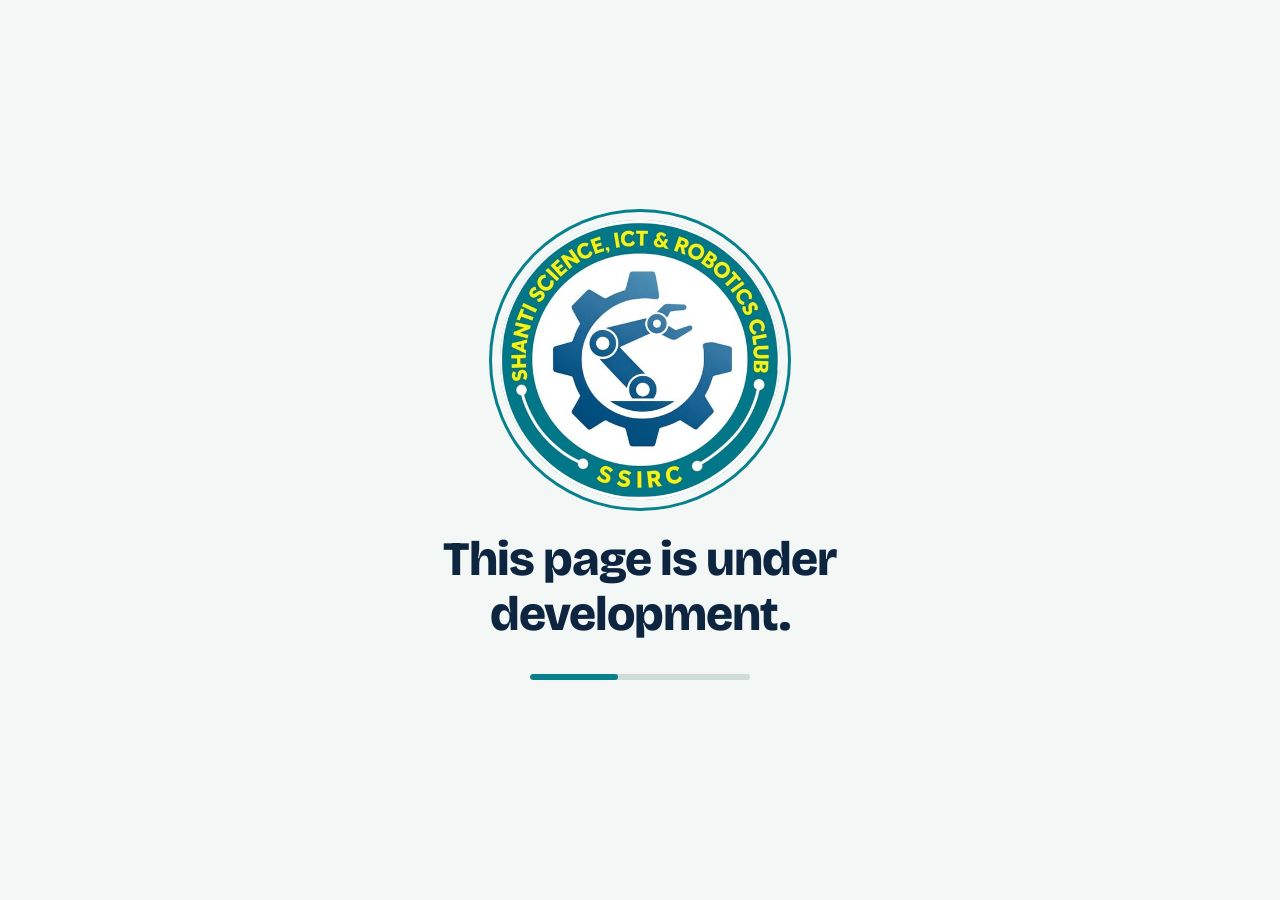
==== index.html @ 2328ae57 "Add files via upload" ====
<!DOCTYPE html>
<html lang="en">
<head>
  <meta charset="utf-8">
  <meta name="viewport" content="width=device-width, initial-scale=1, viewport-fit=cover">
  <title>SSIRC – Under development</title>
  <link rel="icon" href="logo.jpg">
  <link rel="preconnect" href="https://fonts.googleapis.com">
  <link rel="preconnect" href="https://fonts.gstatic.com" crossorigin>
  <link href="https://fonts.googleapis.com/css2?family=Bricolage+Grotesque:opsz,wght@12..96,700;12..96,800&display=swap" rel="stylesheet">
  <link rel="stylesheet" href="style.css">
</head>
<body>
  <main>
    <img class="logo" src="logo.jpg" alt="Shanti Science, ICT &amp; Robotics Club (SSIRC) logo">
    <h1>This page is under development.</h1>
    <div class="bar" role="presentation"><i></i></div>
  </main>
</body>
</html>
---- style.css ----
/* SSIRC – under development page */

/* Colors (light + dark) */
:root {
  --bg: #f3f7f6;
  --ink: #0e2540;
  --teal: #08808b;
  --line: #cfdcd9;
  --head: "Bricolage Grotesque", "Segoe UI", system-ui, sans-serif;
  color-scheme: light;
}
@media (prefers-color-scheme: dark) {
  :root {
    --bg: #0a1a2c;
    --ink: #eaf3f1;
    --teal: #3fc4b3;
    --line: #24405d;
    color-scheme: dark;
  }
}

* { box-sizing: border-box; margin: 0; }

/* Keeps content clear of phone notches and bars */
:root {
  box-sizing: border-box;
  padding-top: env(safe-area-inset-top, 0px);
  padding-bottom: env(safe-area-inset-bottom, 0px);
}

html, body { height: 100%; }

body {
  background: var(--bg);
  color: var(--ink);
  font-family: var(--head);
  display: flex;
  align-items: center;
  justify-content: center;
  text-align: center;
  padding: 1.5rem;
}

main {
  display: flex;
  flex-direction: column;
  align-items: center;
  gap: 2rem;
}

/* Logo */
.logo {
  width: min(70vw, 280px);
  aspect-ratio: 1;
  border-radius: 50%;
  display: block;
  box-shadow: 0 0 0 8px var(--bg), 0 0 0 11px var(--teal);
  animation: float 4s ease-in-out infinite;
}

/* Message */
h1 {
  font-size: clamp(1.8rem, 6vw, 3rem);
  font-weight: 800;
  letter-spacing: -0.02em;
  line-height: 1.15;
  max-width: 18ch;
}

/* Loading bar */
.bar {
  width: min(60vw, 220px);
  height: 6px;
  border-radius: 99px;
  background: var(--line);
  overflow: hidden;
}
.bar i {
  display: block;
  height: 100%;
  width: 40%;
  border-radius: 99px;
  background: var(--teal);
  animation: slide 1.8s ease-in-out infinite;
}

@keyframes float { 50% { transform: translateY(-8px); } }
@keyframes slide { 0% { margin-left: -40%; } 100% { margin-left: 100%; } }

/* Respect "reduce motion" setting */
@media (prefers-reduced-motion: reduce) {
  .logo, .bar i { animation: none; }
  .bar i { margin-left: 0; }
}
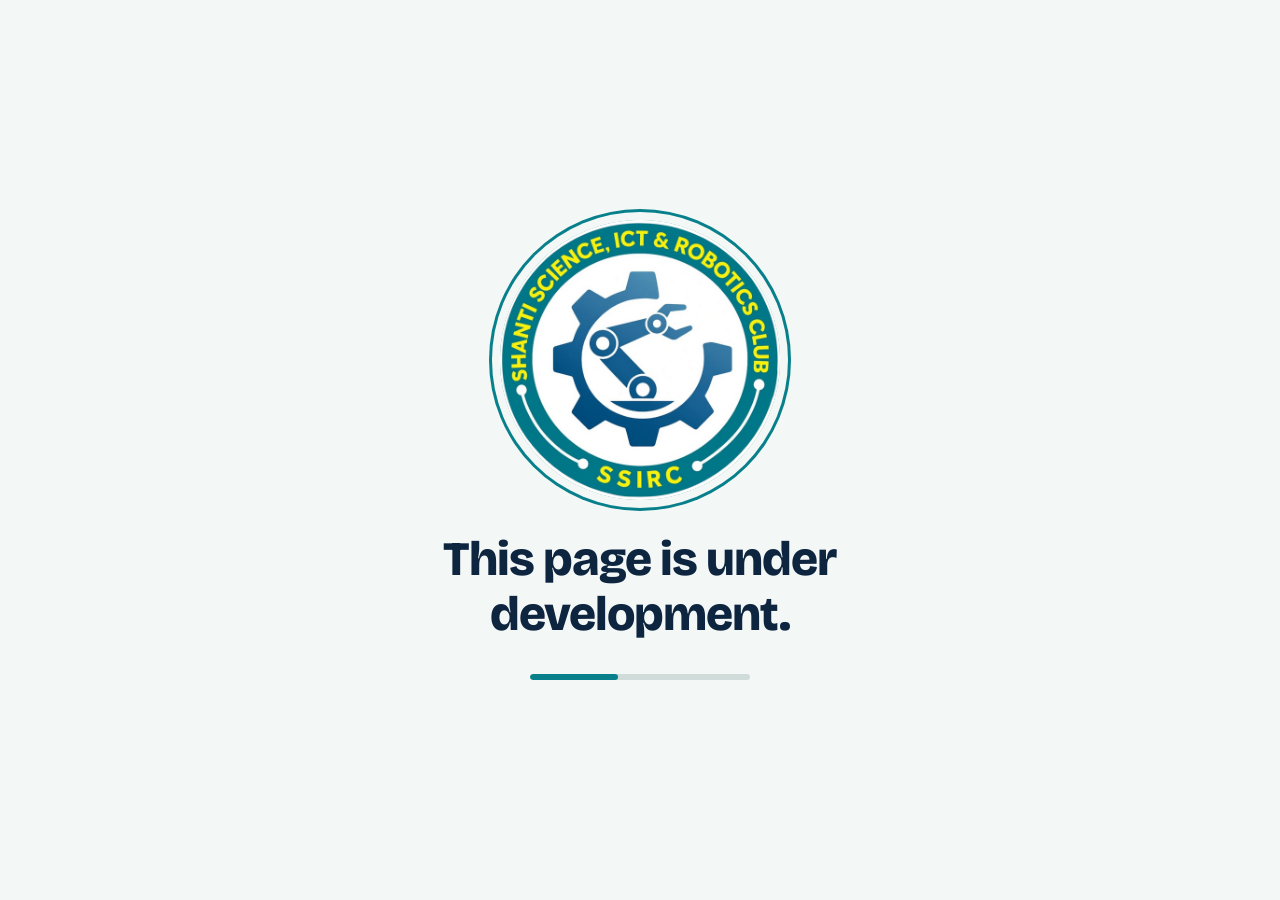
==== commit a0e80618: "Add files via upload" ====
--- a/index.html
+++ b/index.html
@@ -4,7 +4,7 @@
   <meta charset="utf-8">
   <meta name="viewport" content="width=device-width, initial-scale=1, viewport-fit=cover">
   <title>SSIRC – Under development</title>
-  <link rel="icon" href="logo.jpg">
+  <link rel="icon" type="image/png" href="favicon.png">
   <link rel="preconnect" href="https://fonts.googleapis.com">
   <link rel="preconnect" href="https://fonts.gstatic.com" crossorigin>
   <link href="https://fonts.googleapis.com/css2?family=Bricolage+Grotesque:opsz,wght@12..96,700;12..96,800&display=swap" rel="stylesheet">
@@ -12,7 +12,7 @@
 </head>
 <body>
   <main>
-    <img class="logo" src="logo.jpg" alt="Shanti Science, ICT &amp; Robotics Club (SSIRC) logo">
+    <img class="logo" src="logo.png" alt="Shanti Science, ICT &amp; Robotics Club (SSIRC) logo">
     <h1>This page is under development.</h1>
     <div class="bar" role="presentation"><i></i></div>
   </main>
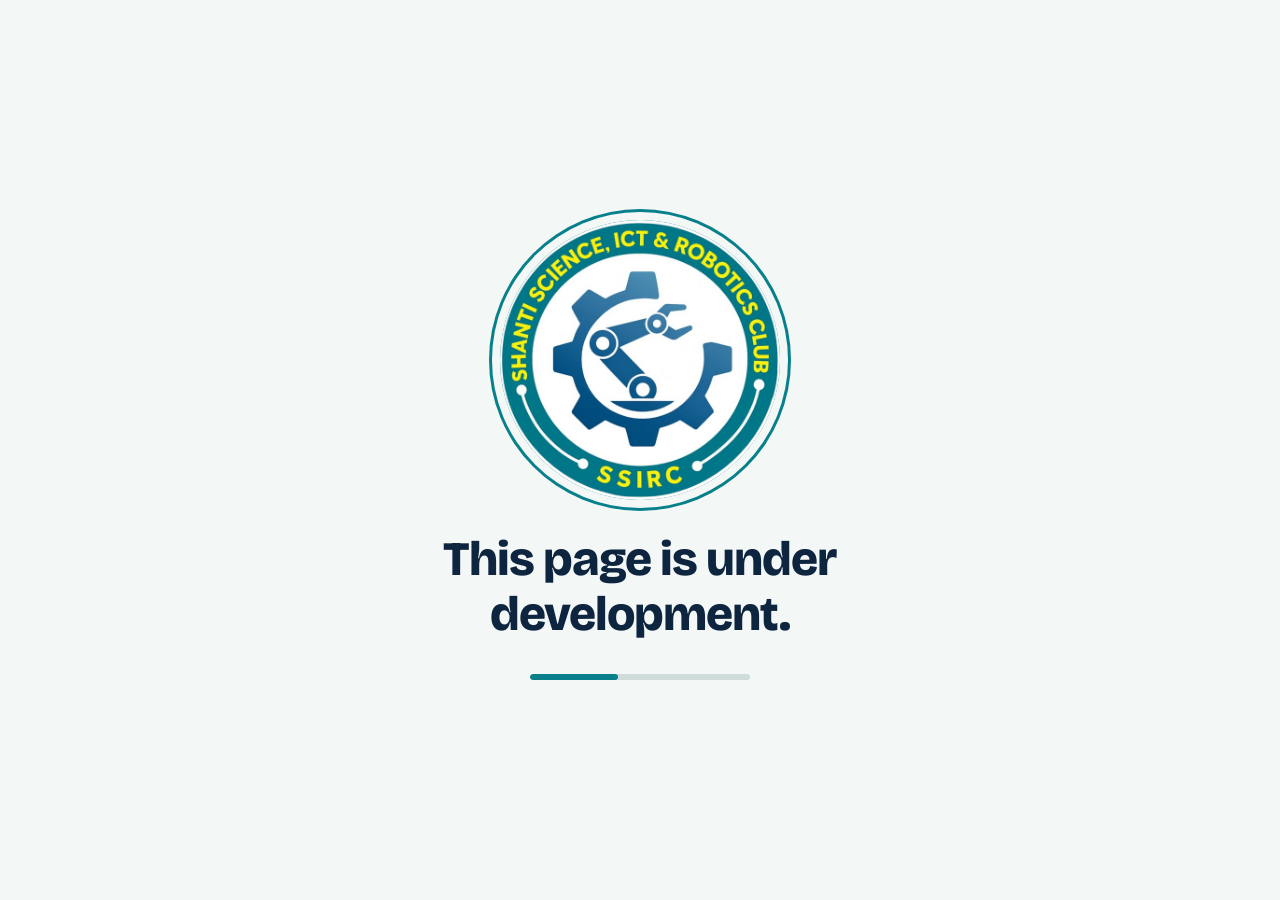
==== commit ecbe4545: "Add files via upload" ====
--- a/index.html
+++ b/index.html
@@ -4,7 +4,8 @@
   <meta charset="utf-8">
   <meta name="viewport" content="width=device-width, initial-scale=1, viewport-fit=cover">
   <title>SSIRC – Under development</title>
-  <link rel="icon" type="image/png" href="favicon.png">
+  <link rel="icon" type="image/png" sizes="64x64" href="favicon.png?v=2">
+  <link rel="shortcut icon" href="favicon.png?v=2">
   <link rel="preconnect" href="https://fonts.googleapis.com">
   <link rel="preconnect" href="https://fonts.gstatic.com" crossorigin>
   <link href="https://fonts.googleapis.com/css2?family=Bricolage+Grotesque:opsz,wght@12..96,700;12..96,800&display=swap" rel="stylesheet">
@@ -12,7 +13,7 @@
 </head>
 <body>
   <main>
-    <img class="logo" src="logo.png" alt="Shanti Science, ICT &amp; Robotics Club (SSIRC) logo">
+    <img class="logo" src="logo.png?v=2" alt="Shanti Science, ICT &amp; Robotics Club (SSIRC) logo">
     <h1>This page is under development.</h1>
     <div class="bar" role="presentation"><i></i></div>
   </main>
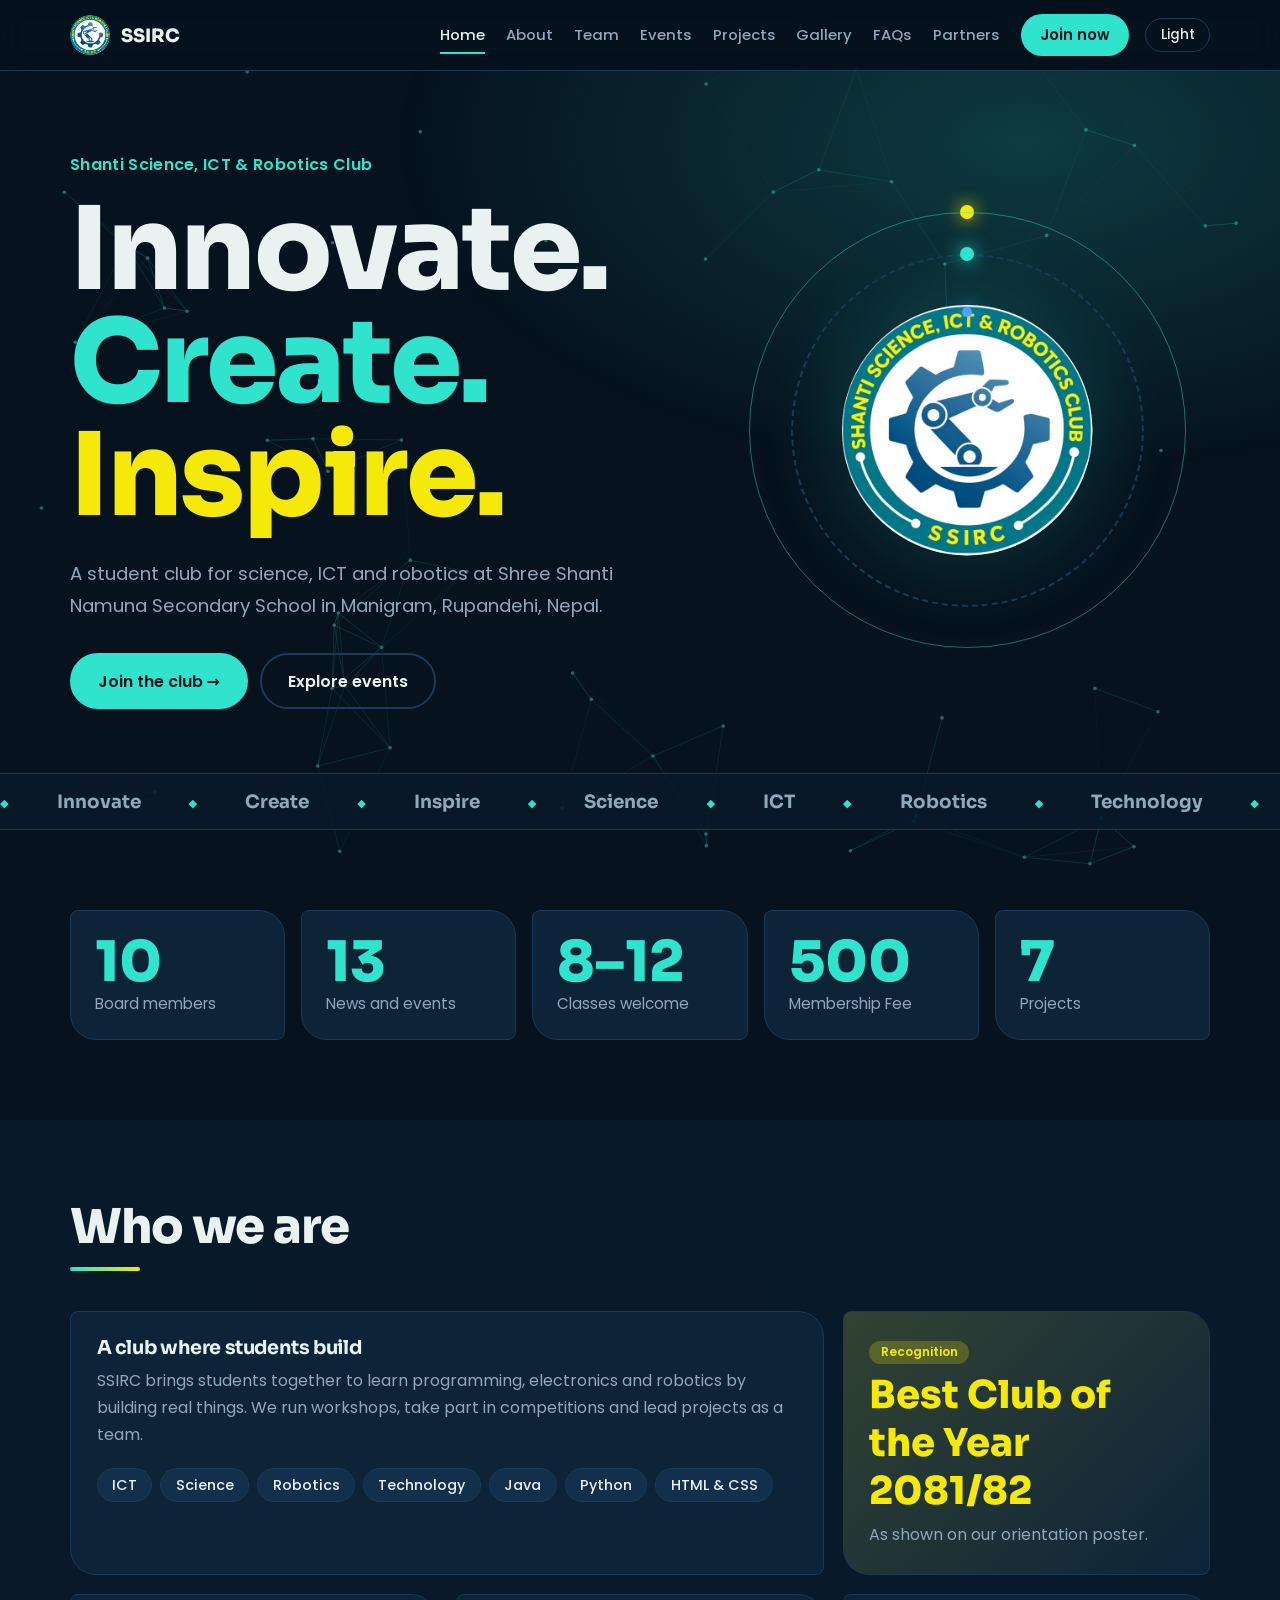
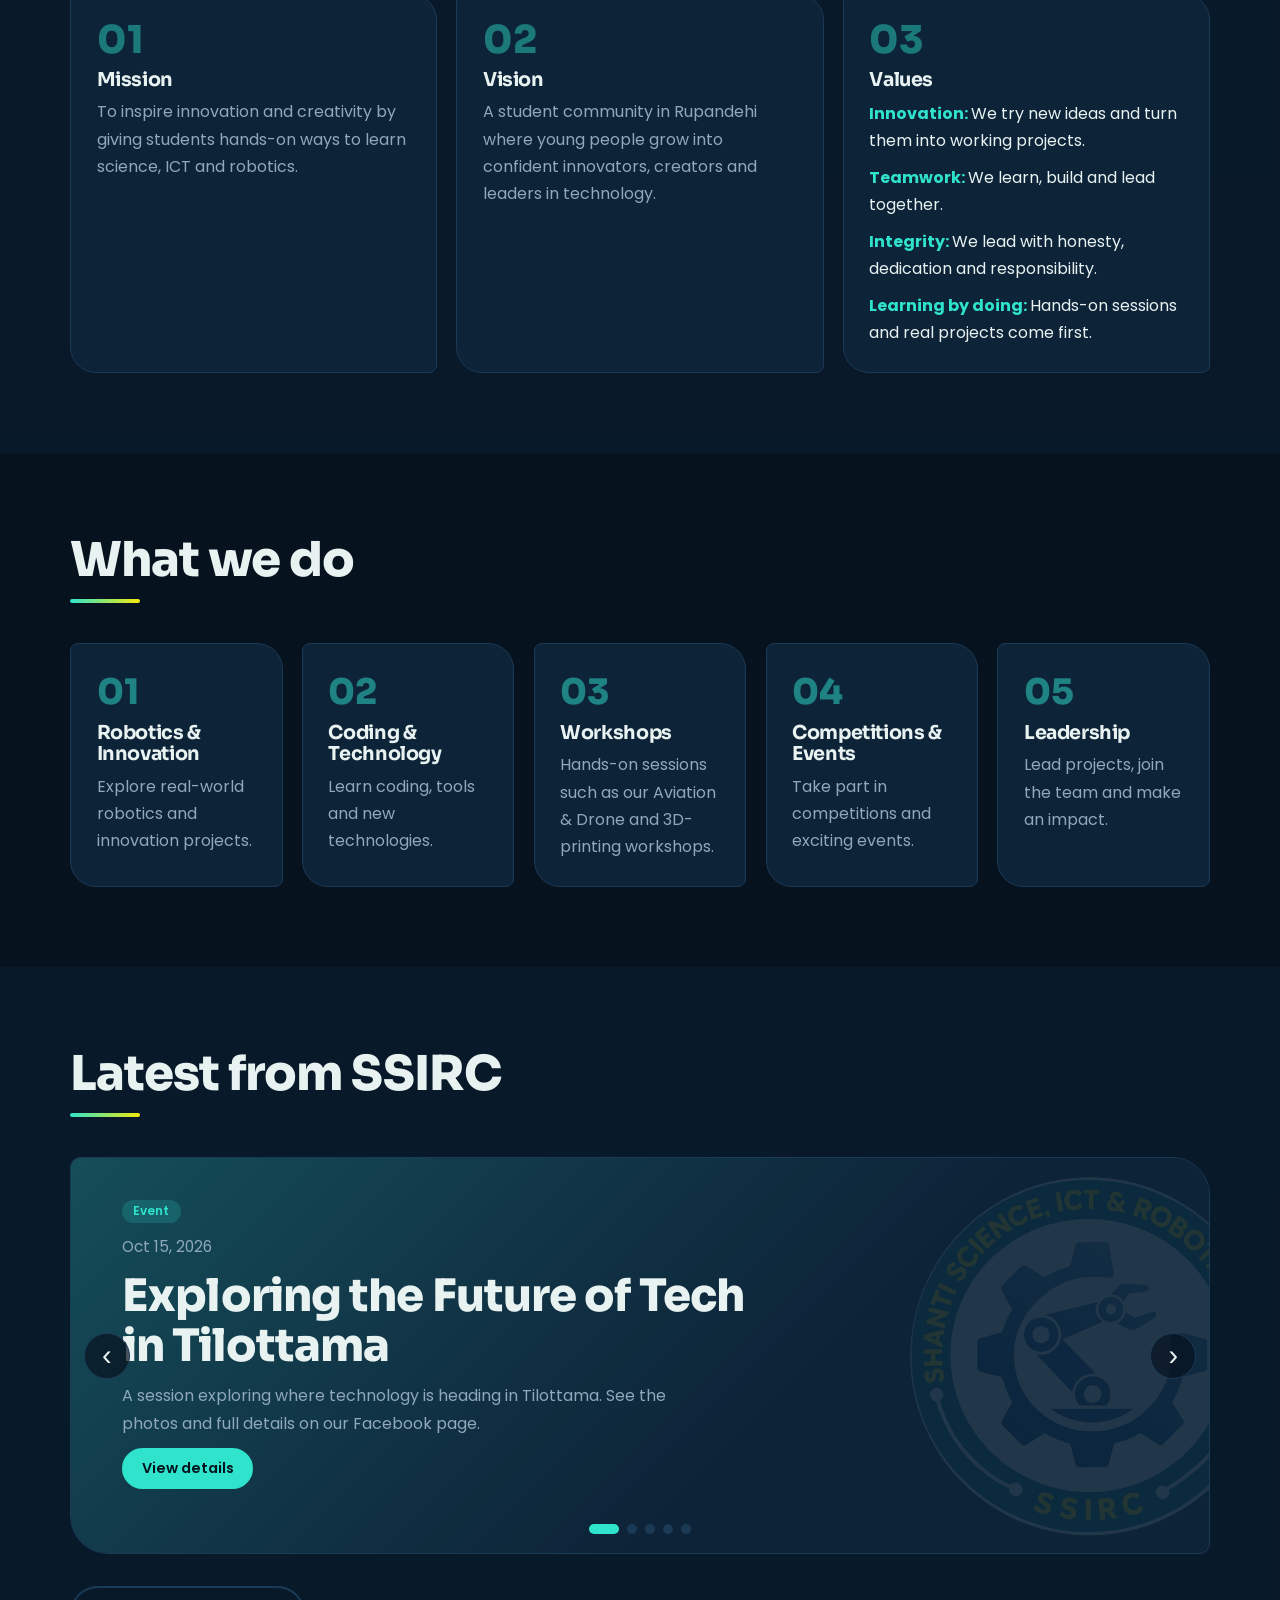
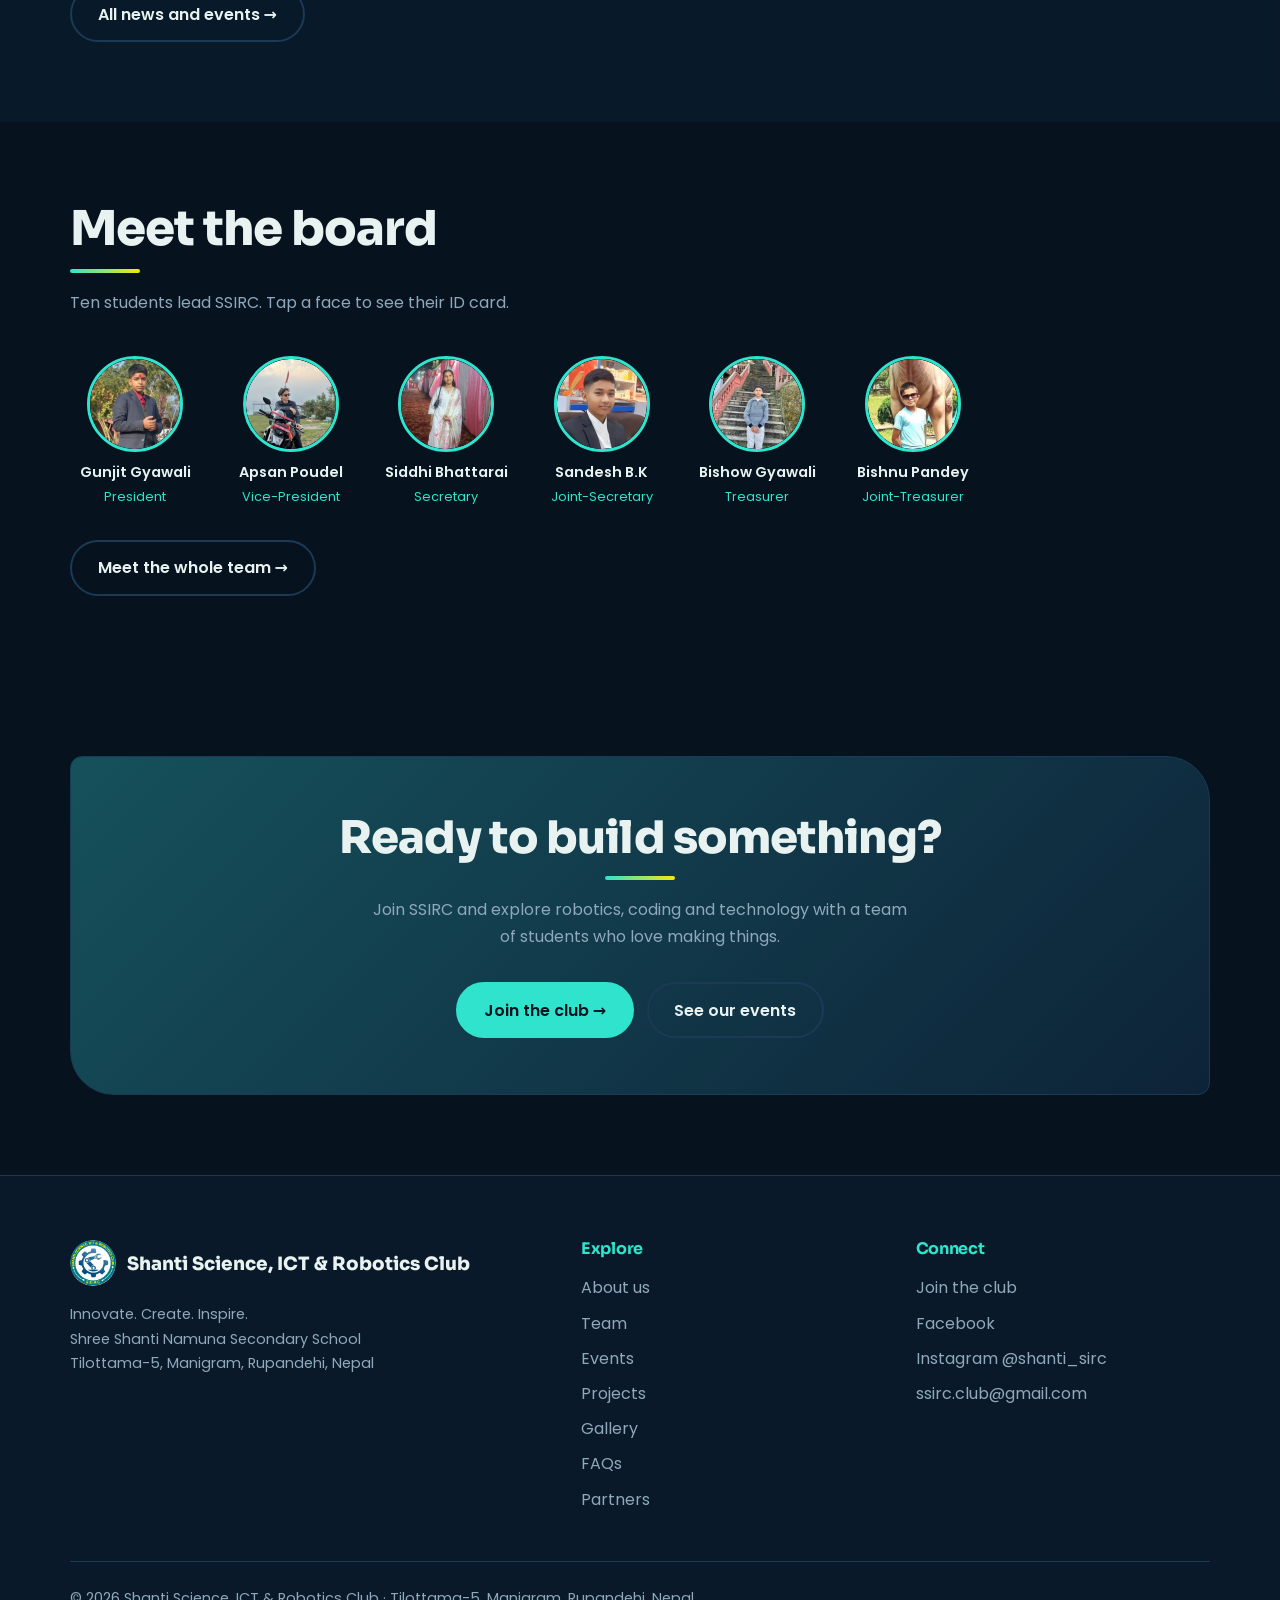
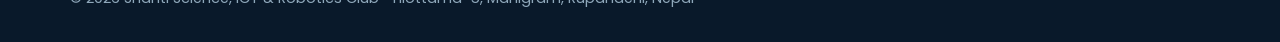
==== commit cda96107: "Add files via upload" ====
--- a/index.html
+++ b/index.html
@@ -1,21 +1,100 @@
 <!DOCTYPE html>
 <html lang="en">
 <head>
-  <meta charset="utf-8">
-  <meta name="viewport" content="width=device-width, initial-scale=1, viewport-fit=cover">
-  <title>SSIRC – Under development</title>
-  <link rel="icon" type="image/png" sizes="64x64" href="favicon.png?v=2">
-  <link rel="shortcut icon" href="favicon.png?v=2">
-  <link rel="preconnect" href="https://fonts.googleapis.com">
-  <link rel="preconnect" href="https://fonts.gstatic.com" crossorigin>
-  <link href="https://fonts.googleapis.com/css2?family=Bricolage+Grotesque:opsz,wght@12..96,700;12..96,800&display=swap" rel="stylesheet">
-  <link rel="stylesheet" href="style.css">
+<meta charset="utf-8">
+<meta name="viewport" content="width=device-width, initial-scale=1, viewport-fit=cover">
+<title>Shanti Science, ICT &amp; Robotics Club (SSIRC) | Innovate. Create. Inspire.</title>
+<meta name="description" content="SSIRC is a student club for science, ICT and robotics at Shree Shanti Namuna Secondary School, Manigram, Rupandehi, Nepal.">
+<meta property="og:title" content="Shanti Science, ICT &amp; Robotics Club (SSIRC) | Innovate. Create. Inspire.">
+<meta property="og:description" content="SSIRC is a student club for science, ICT and robotics at Shree Shanti Namuna Secondary School, Manigram, Rupandehi, Nepal.">
+<meta property="og:image" content="https://shantisirc.com/logo.png">
+<meta property="og:type" content="website">
+<meta name="theme-color" content="#06121e">
+<link rel="icon" type="image/png" href="favicon.png">
+<link rel="manifest" href="site.webmanifest">
+<link rel="preconnect" href="https://fonts.googleapis.com">
+<link rel="preconnect" href="https://fonts.gstatic.com" crossorigin>
+<link href="https://fonts.googleapis.com/css2?family=Poppins:wght@400;500;600;700&family=Sora:wght@600;700;800&display=swap" rel="stylesheet">
+<script>document.documentElement.classList.add('js');try{var t=localStorage.getItem('ssirc-theme');if(t)document.documentElement.dataset.theme=t}catch(e){}</script>
+<link rel="stylesheet" href="css/base.css">
+<link rel="stylesheet" href="css/fx.css">
+<link rel="stylesheet" href="css/pages.css">
+<link rel="stylesheet" href="css/idcard.css">
 </head>
-<body>
-  <main>
-    <img class="logo" src="logo.png?v=2" alt="Shanti Science, ICT &amp; Robotics Club (SSIRC) logo">
-    <h1>This page is under development.</h1>
-    <div class="bar" role="presentation"><i></i></div>
-  </main>
+<body data-page="home">
+<a class="skip" href="#main">Skip to content</a>
+<div id="hdr"></div>
+<main id="main">
+
+<section class="hero"><div class="wrap hero-grid">
+  <div>
+    <p class="kick">Shanti Science, ICT &amp; Robotics Club</p>
+    <h1><span>Innovate.</span><span>Create.</span><span>Inspire.</span></h1>
+    <p class="lead">A student club for science, ICT and robotics at Shree Shanti Namuna Secondary School in Manigram, Rupandehi, Nepal.</p>
+    <div class="cta"><a class="btn" data-join>Join the club →</a><a class="btn ghost" href="events.html">Explore events</a></div>
+  </div>
+  <div class="orbit"><i class="arm"><b></b></i><i class="arm a2"><b></b></i><i class="arm a3"><b></b></i><img src="logo.png" alt="Shanti Science, ICT &amp; Robotics Club logo" width="400" height="400"></div>
+</div></section>
+
+<div class="marq" aria-hidden="true"><div class="marq-in"><span>Innovate</span><span>Create</span><span>Inspire</span><span>Science</span><span>ICT</span><span>Robotics</span><span>Technology</span><span>Java</span><span>Python</span><span>HTML &amp; CSS</span><span>Workshops</span><span>Competitions</span><span>Innovate</span><span>Create</span><span>Inspire</span><span>Science</span><span>ICT</span><span>Robotics</span><span>Technology</span><span>Java</span><span>Python</span><span>HTML &amp; CSS</span><span>Workshops</span><span>Competitions</span></div></div>
+
+<section class="sec"><div class="wrap"><div class="stats">
+  <div class="stat rv" id="stBoard"><b>0</b><span>Board members</span></div>
+  <div class="stat rv" id="stEvents" hidden><b>0</b><span>News and events</span></div>
+  <div class="stat rv"><b>8–12</b><span>Classes welcome</span></div>
+  <div class="stat rv"><b>500</b><span>Membership Fee</span></div>
+  <div class="stat rv" id="stProj" hidden><b>0</b><span>Projects</span></div>
+  <div class="stat rv" id="stPhotos" hidden><b>0</b><span>Photos</span></div>
+</div></div></section>
+
+<section class="sec alt" id="about"><div class="wrap">
+  <h2>Who we are</h2>
+  <div class="bento">
+    <article class="card s4 rv"><h3>A club where students build</h3><p>SSIRC brings students together to learn programming, electronics and robotics by building real things. We run workshops, take part in competitions and lead projects as a team.</p>
+      <ul class="chips" style="margin-top:1.2rem"><li>ICT</li><li>Science</li><li>Robotics</li><li>Technology</li><li>Java</li><li>Python</li><li>HTML &amp; CSS</li></ul></article>
+    <article class="card award s2 rv"><span class="ev-tag" data-tag="Announcement">Recognition</span><strong>Best Club of the Year 2081/82</strong><p>As shown on our orientation poster.</p></article>
+    <article class="card s2 rv"><div class="no">01</div><h3>Mission</h3><p id="mission"></p></article>
+    <article class="card s2 rv"><div class="no">02</div><h3>Vision</h3><p id="vision"></p></article>
+    <article class="card s2 rv"><div class="no">03</div><h3>Values</h3><ul class="vals" id="values"></ul></article>
+  </div>
+</div></section>
+
+<section class="sec"><div class="wrap">
+  <h2>What we do</h2>
+  <div class="prog" id="programs"></div>
+</div></section>
+
+<section class="sec alt"><div class="wrap">
+  <h2>Latest from SSIRC</h2>
+  <div class="car" id="homeCar" aria-label="Latest news and events"></div>
+  <div class="cta"><a class="btn ghost" href="events.html">All news and events →</a></div>
+</div></section>
+
+<section class="sec"><div class="wrap">
+  <h2>Meet the board</h2>
+  <p class="sub">Ten students lead SSIRC. Tap a face to see their ID card.</p>
+  <div class="strip" id="teamStrip"></div>
+  <div class="cta"><a class="btn ghost" href="team.html">Meet the whole team →</a></div>
+</div></section>
+
+<section class="sec alt" id="gallerySec" hidden><div class="wrap">
+  <h2>Gallery</h2>
+  <div class="pvgrid" id="galPrev"></div>
+  <div class="cta"><a class="btn ghost" href="gallery.html">See all photos →</a></div>
+</div></section>
+<section class="sec"><div class="wrap"><div class="band rv"><h2>Ready to build something?</h2><p>Join SSIRC and explore robotics, coding and technology with a team of students who love making things.</p><div class="cta"><a class="btn" data-join>Join the club →</a><a class="btn ghost" href="events.html">See our events</a></div></div></div></section>
+</main>
+<div id="ftr"></div>
+<dialog id="evm" aria-labelledby="evmT"><div class="evm-panel"><button class="evm-close" aria-label="Close">×</button><img class="evm-img" alt="" hidden><span class="evm-tag ev-tag"></span><time></time><h2 id="evmT"></h2><p class="evm-text"></p><dl class="facts"></dl><div class="cta"><a class="btn evm-link"></a></div></div></dialog>
+<noscript><p style="padding:1rem;text-align:center">Please turn on JavaScript to see the full SSIRC website. You can still reach us at ssirc.club@gmail.com.</p></noscript>
+<script defer src="js/data.js"></script>
+<script defer src="js/util.js"></script>
+<script defer src="js/layout.js"></script>
+<script defer src="js/fx.js"></script>
+<script defer src="js/events.js"></script>
+<script defer src="js/projects.js"></script>
+<script defer src="js/gallery.js"></script>
+<script defer src="js/content.js"></script>
+<script defer src="js/home.js"></script>
 </body>
 </html>
--- a/css/base.css
+++ b/css/base.css
@@ -0,0 +1,98 @@
+/* SSIRC – base styles: colors, layout, header, footer, buttons, cards */
+:root{
+  --bg:#06121e;--bg2:#0a1b2c;--card:#0d2338;--card2:#12304c;--ink:#e8f2f1;--muted:#8fa8bb;--line:#1b3a55;
+  --teal:#2fe3cc;--blue:#4aa3ff;--yel:#f5e90a;--on-teal:#04141f;--glow:rgba(47,227,204,.2);
+  --h:"Sora","Poppins",system-ui,sans-serif;--b:"Poppins","Segoe UI",system-ui,sans-serif;
+  --r:8px 26px 8px 26px;color-scheme:dark}
+:root[data-theme="light"]{
+  --bg:#f2f7f6;--bg2:#e5eeec;--card:#ffffff;--card2:#f4f9f8;--ink:#0b2238;--muted:#52667d;--line:#c8d8d5;
+  --teal:#0a7f74;--blue:#1760c4;--yel:#0b2238;--on-teal:#ffffff;--glow:rgba(10,127,116,.14);color-scheme:light}
+*{box-sizing:border-box;margin:0}
+:root{padding-bottom:env(safe-area-inset-bottom,0px)}
+html{scroll-behavior:smooth;scroll-padding-top:92px}
+body{background:var(--bg);color:var(--ink);font:400 1rem/1.7 var(--b);-webkit-font-smoothing:antialiased;overflow-x:hidden}
+#bg{position:fixed;inset:0;width:100%;height:100%;z-index:-1;pointer-events:none;opacity:.5}
+a{color:inherit}
+img{max-width:100%;height:auto}
+:focus-visible{outline:3px solid var(--teal);outline-offset:3px;border-radius:6px}
+.skip{position:absolute;left:-999px;top:0;background:var(--teal);color:var(--on-teal);padding:.6rem 1rem;z-index:200;border-radius:0 0 8px 0}
+.skip:focus{left:0}
+.wrap{max-width:1180px;margin:0 auto;padding:0 1.25rem}
+h1,h2,h3,h4{font-family:var(--h);line-height:1.12;letter-spacing:-.02em}
+h2{font-size:clamp(1.9rem,4.6vw,3rem);font-weight:800}
+h2::after{content:"";display:block;width:70px;height:4px;border-radius:4px;margin-top:.8rem;background:linear-gradient(90deg,var(--teal),var(--yel))}
+.center{text-align:center}.center h2::after{margin-inline:auto}
+.sub{color:var(--muted);margin-top:1rem;max-width:42rem}.center .sub{margin-inline:auto}
+.sec{padding:5rem 0}
+.alt{background:color-mix(in srgb,var(--bg2) 88%,transparent)}
+[hidden]{display:none!important}
+
+/* header */
+.top{position:sticky;top:0;z-index:50;background:color-mix(in srgb,var(--bg) 82%,transparent);backdrop-filter:blur(14px);-webkit-backdrop-filter:blur(14px);border-bottom:1px solid var(--line);padding-top:env(safe-area-inset-top,0px)}
+.bar{display:flex;align-items:center;gap:1rem;min-height:70px}
+.brand{display:flex;align-items:center;gap:.7rem;text-decoration:none;font:800 1.15rem var(--h)}
+.brand img{border-radius:50%}
+nav{display:flex;align-items:center;gap:1.3rem;margin-left:auto}
+nav a{position:relative;text-decoration:none;font-weight:500;font-size:.93rem;color:var(--muted);padding:.3rem 0}
+nav a:not(.pill)::after{content:"";position:absolute;left:0;bottom:-2px;height:2px;width:0;background:var(--teal);transition:width .25s}
+nav a:hover,nav a[aria-current]{color:var(--ink)}
+nav a:hover::after,nav a[aria-current]::after{width:100%}
+.pill{background:var(--teal);color:var(--on-teal)!important;padding:.5rem 1.2rem!important;border-radius:99px;font-weight:600}
+.pill:hover{box-shadow:0 0 24px var(--glow)}
+.right{display:flex;gap:.5rem}
+.theme,.menu{background:none;border:1px solid var(--line);color:var(--ink);font:500 .85rem var(--b);padding:.4rem .9rem;border-radius:99px;cursor:pointer}
+.theme:hover,.menu:hover{border-color:var(--teal)}
+.menu{display:none}
+
+/* buttons, chips, tags */
+.btn{display:inline-flex;align-items:center;gap:.5rem;border:2px solid var(--teal);background:var(--teal);color:var(--on-teal);padding:.85rem 1.6rem;border-radius:99px;font:600 1rem var(--b);text-decoration:none;cursor:pointer;transition:transform .2s,box-shadow .2s}
+.btn:hover{transform:translateY(-2px);box-shadow:0 8px 30px var(--glow)}
+.btn.ghost{background:transparent;color:var(--ink);border-color:var(--line)}
+.btn.ghost:hover{border-color:var(--teal)}
+.btn.sm{padding:.5rem 1.1rem;font-size:.9rem}
+.cta{display:flex;flex-wrap:wrap;gap:.8rem;margin-top:2rem}
+.chips{display:flex;flex-wrap:wrap;gap:.5rem;list-style:none;padding:0}
+.chips li{background:var(--card2);border:1px solid var(--line);padding:.25rem .9rem;border-radius:99px;font-size:.9rem;font-weight:500}
+.chip{background:var(--card);border:1px solid var(--line);color:var(--ink);padding:.4rem 1.1rem;border-radius:99px;font:500 .9rem var(--b);cursor:pointer}
+.chip[aria-pressed="true"]{background:var(--teal);color:var(--on-teal);border-color:var(--teal)}
+.filters{display:flex;flex-wrap:wrap;gap:.5rem;margin:2rem 0 1.5rem}
+.ev-tag{display:inline-block;font:600 .75rem var(--b);padding:.15rem .7rem;border-radius:99px;background:color-mix(in srgb,var(--teal) 18%,transparent);color:var(--teal);width:fit-content}
+.ev-tag[data-tag="Workshop"]{background:color-mix(in srgb,var(--blue) 20%,transparent);color:var(--blue)}
+.ev-tag[data-tag="Announcement"]{background:color-mix(in srgb,var(--yel) 22%,transparent);color:var(--yel)}
+.ev-tag[data-tag="Notice"]{background:rgba(255,120,90,.18);color:#ff8a6b}
+.ev-tag[data-tag="Observance"]{background:color-mix(in srgb,var(--muted) 20%,transparent);color:var(--muted)}
+
+/* cards */
+.card{position:relative;background:var(--card);border:1px solid var(--line);border-radius:var(--r);padding:1.6rem;transition:transform .25s,border-color .25s,box-shadow .25s}
+.card:hover{transform:translateY(-4px);border-color:var(--teal);box-shadow:0 12px 40px var(--glow)}
+.card h3{font-size:1.2rem;font-weight:700;margin-bottom:.5rem}
+.card p{color:var(--muted)}
+.grid3{display:grid;grid-template-columns:repeat(auto-fit,minmax(260px,1fr));gap:1.2rem;margin-top:2.5rem}
+.empty{margin-top:2rem;border:2px dashed var(--line);border-radius:var(--r);padding:2.4rem 1.5rem;text-align:center;color:var(--muted)}
+.cards{display:grid;grid-template-columns:repeat(auto-fill,minmax(280px,1fr));gap:1.2rem}
+
+/* page heading (inner pages) */
+.phead{padding:4.5rem 0 1.5rem;background:radial-gradient(800px 320px at 80% 0,var(--glow),transparent 70%)}
+.phead h1{font-size:clamp(2.4rem,6vw,4.2rem);font-weight:800}
+.phead p{color:var(--muted);margin-top:1rem;max-width:40rem;font-size:1.1rem}
+
+/* footer */
+.foot{border-top:1px solid var(--line);background:color-mix(in srgb,var(--bg2) 90%,transparent);padding:4rem 0 calc(2rem + env(safe-area-inset-bottom,0px))}
+.foot-grid{display:grid;grid-template-columns:1.6fr 1fr 1fr;gap:2.5rem}
+.foot h4{font-size:1rem;margin-bottom:1rem;color:var(--teal)}
+.fl{list-style:none;padding:0;display:grid;gap:.5rem}
+.fl a{text-decoration:none;color:var(--muted);overflow-wrap:anywhere}.fl a:hover{color:var(--ink)}
+.small{color:var(--muted);font-size:.9rem;margin-top:1rem}
+.copy{margin-top:3rem;border-top:1px solid var(--line);padding-top:1.5rem}
+
+@media (max-width:1060px){
+  .menu{display:block}
+  .bar{justify-content:space-between}
+  .right{margin-left:auto}
+  nav{display:none;position:absolute;left:0;right:0;top:100%;background:var(--bg2);flex-direction:column;align-items:stretch;gap:0;padding:.5rem 1.25rem 1.2rem;border-bottom:1px solid var(--line);margin:0}
+  nav.open{display:flex}
+  nav a{padding:.8rem 0}
+  nav a::after{display:none}
+  .pill{text-align:center;margin-top:.6rem}
+}
+@media (max-width:760px){.foot-grid{grid-template-columns:1fr}.sec{padding:3.5rem 0}}
--- a/css/fx.css
+++ b/css/fx.css
@@ -0,0 +1,33 @@
+/* SSIRC – effects: loading screen, reveal, marquee */
+.boot{position:fixed;inset:0;z-index:999;background:var(--bg);display:grid;place-items:center;transition:opacity .6s,visibility .6s}
+.boot.done{opacity:0;visibility:hidden}
+.boot-in{text-align:center;width:min(320px,80vw)}
+.boot-logo{position:relative;width:150px;height:150px;margin:0 auto 1.5rem;display:grid;place-items:center}
+.boot-logo img{width:100px;border-radius:50%;animation:pulse 1.6s ease-in-out infinite}
+.boot-logo i{position:absolute;inset:0;border-radius:50%;border:2px dashed var(--teal);animation:spin 6s linear infinite}
+.boot-logo i+i{inset:12px;border-style:solid;border-color:var(--line) transparent var(--teal) transparent;animation-duration:2.4s;animation-direction:reverse}
+.boot h2{font-size:2rem}.boot h2::after{display:none}
+.boot p{font:500 .85rem ui-monospace,Menlo,Consolas,monospace;color:var(--muted);margin:.6rem 0 1rem;min-height:1.4em}
+.boot-bar{height:6px;background:var(--line);border-radius:6px;overflow:hidden}
+.boot-bar i{display:block;height:100%;width:0;background:linear-gradient(90deg,var(--teal),var(--yel))}
+.boot b{display:block;margin-top:.8rem;font:700 1.4rem var(--h);color:var(--teal)}
+html.booting{overflow:hidden}
+@keyframes spin{to{transform:rotate(360deg)}}
+@keyframes pulse{50%{transform:scale(1.07);filter:drop-shadow(0 0 22px var(--teal))}}
+
+html.js .rv{opacity:0;transform:translateY(22px);transition:opacity .7s ease,transform .7s ease}
+html.js .rv.in{opacity:1;transform:none}
+
+.marq{overflow:hidden;border-block:1px solid var(--line);background:color-mix(in srgb,var(--bg2) 85%,transparent);padding:1rem 0}
+.marq-in{display:flex;gap:3rem;width:max-content;animation:marq 38s linear infinite}
+.marq:hover .marq-in{animation-play-state:paused}
+.marq span{font:700 1.15rem var(--h);color:var(--muted);white-space:nowrap}
+.marq span::before{content:"◆";color:var(--teal);margin-right:3rem;font-size:.7rem;vertical-align:middle}
+@keyframes marq{to{transform:translateX(-50%)}}
+
+@media (prefers-reduced-motion:reduce){
+  *,*::before,*::after{animation:none!important;transition:none!important}
+  html{scroll-behavior:auto}
+  html.js .rv{opacity:1;transform:none}
+  .boot{display:none}
+}
--- a/css/pages.css
+++ b/css/pages.css
@@ -0,0 +1,170 @@
+/* SSIRC – page sections */
+/* hero */
+.hero{padding:5rem 0 4rem;background:radial-gradient(900px 480px at 80% 10%,var(--glow),transparent 70%)}
+.hero-grid{display:grid;grid-template-columns:1.25fr 1fr;gap:3rem;align-items:center}
+.kick{color:var(--teal);font-weight:600;letter-spacing:.02em;margin-bottom:1rem}
+.hero h1{font-size:clamp(3.2rem,9.5vw,7.2rem);font-weight:800;line-height:.98}
+.hero h1 span{display:block}
+.hero h1 span:nth-child(2){color:var(--teal)}
+.hero h1 span:nth-child(3){color:var(--yel)}
+.lead{margin-top:1.6rem;color:var(--muted);font-size:1.15rem;max-width:34rem}
+.orbit{position:relative;width:min(420px,76vw);aspect-ratio:1;margin:auto;display:grid;place-items:center}
+.orbit>img{width:60%;border-radius:50%;box-shadow:0 0 90px var(--glow)}
+.orbit::before,.orbit::after{content:"";position:absolute;border-radius:50%}
+.orbit::before{inset:8%;border:2px dashed var(--line);animation:spin 50s linear infinite}
+.orbit::after{inset:-2%;border:1px solid color-mix(in srgb,var(--teal) 45%,transparent);animation:spin 80s linear infinite reverse}
+.arm{position:absolute;inset:8%;animation:spin 16s linear infinite}
+.arm.a2{inset:-2%;animation-duration:26s;animation-direction:reverse}
+.arm.a3{inset:22%;animation-duration:11s}
+.arm b{position:absolute;top:-7px;left:calc(50% - 7px);width:14px;height:14px;border-radius:50%;background:var(--teal);box-shadow:0 0 18px var(--teal)}
+.arm.a2 b{background:var(--yel);box-shadow:0 0 18px var(--yel)}
+.arm.a3 b{background:var(--blue);box-shadow:0 0 18px var(--blue);width:10px;height:10px;top:-5px;left:calc(50% - 5px)}
+
+/* stats */
+.stats{display:grid;grid-template-columns:repeat(auto-fit,minmax(190px,1fr));gap:1rem}
+.stat{background:var(--card);border:1px solid var(--line);border-radius:var(--r);padding:1.4rem 1.5rem}
+.stat b{display:block;font:800 clamp(2.4rem,5vw,3.5rem) var(--h);color:var(--teal);line-height:1}
+.stat span{color:var(--muted);font-size:.95rem}
+
+/* bento */
+.bento{display:grid;grid-template-columns:repeat(6,1fr);gap:1.2rem;margin-top:2.5rem}
+.s2{grid-column:span 2}.s3{grid-column:span 3}.s4{grid-column:span 4}
+.bento .card .no{font:800 2.4rem var(--h);color:color-mix(in srgb,var(--teal) 45%,transparent);line-height:1;margin-bottom:.6rem}
+.award{background:linear-gradient(135deg,color-mix(in srgb,var(--yel) 16%,var(--card)),var(--card))}
+.award strong{display:block;font:800 clamp(1.6rem,3.4vw,2.4rem) var(--h);color:var(--yel);margin:.4rem 0}
+.vals{list-style:none;padding:0;display:grid;gap:.6rem;margin-top:.6rem}
+.vals b{color:var(--teal)}
+
+/* programs */
+.prog{display:grid;grid-template-columns:repeat(auto-fit,minmax(200px,1fr));gap:1.2rem;margin-top:2.5rem;counter-reset:p}
+.prog .card::before{counter-increment:p;content:"0" counter(p);display:block;font:800 2.2rem var(--h);color:color-mix(in srgb,var(--teal) 50%,transparent);margin-bottom:.5rem}
+
+/* carousel */
+.car{position:relative;overflow:hidden;border:1px solid var(--line);border-radius:10px 38px 10px 38px;margin-top:2.5rem;background:var(--card)}
+.track{display:flex;transition:transform .7s cubic-bezier(.2,.7,.2,1)}
+.slide{min-width:100%;min-height:380px;display:flex;align-items:flex-end;position:relative;overflow:hidden;
+  background:linear-gradient(135deg,color-mix(in srgb,var(--teal) 22%,var(--card)),var(--card) 62%)}
+.slide[data-tag="Workshop"]{background:linear-gradient(135deg,color-mix(in srgb,var(--blue) 26%,var(--card)),var(--card) 62%)}
+.slide[data-tag="Announcement"]{background:linear-gradient(135deg,color-mix(in srgb,var(--yel) 18%,var(--card)),var(--card) 62%)}
+.slide[data-tag="Observance"]{background:linear-gradient(135deg,color-mix(in srgb,var(--muted) 24%,var(--card)),var(--card) 62%)}
+.slide::after{content:"";position:absolute;right:-60px;top:50%;width:360px;height:360px;transform:translateY(-50%);background:url(../logo.png) center/contain no-repeat;opacity:.09;border-radius:50%}
+.slide-in{position:relative;z-index:1;padding:2.6rem 3.2rem 4rem;max-width:760px;display:grid;gap:.7rem;justify-items:start}
+.slide time{color:var(--muted);font-size:.95rem}
+.slide h3{font-size:clamp(1.7rem,4vw,2.8rem);font-weight:800}
+.slide p{color:var(--muted);max-width:36rem}
+.car .nav{position:absolute;top:50%;transform:translateY(-50%);width:46px;height:46px;border-radius:50%;border:1px solid var(--line);background:color-mix(in srgb,var(--bg) 70%,transparent);color:var(--ink);font-size:1.8rem;line-height:1;cursor:pointer;z-index:2}
+.car .nav:hover{border-color:var(--teal);color:var(--teal)}
+.car .pv{left:.8rem}.car .nx{right:.8rem}
+.dots{position:absolute;left:0;right:0;bottom:1.2rem;display:flex;gap:.5rem;justify-content:center;z-index:2}
+.dot{width:10px;height:10px;border-radius:99px;border:0;background:var(--line);cursor:pointer;padding:0;transition:width .3s,background .3s}
+.dot[aria-current="true"]{width:30px;background:var(--teal)}
+
+/* event cards */
+.ev{display:grid;gap:.5rem;align-content:start;text-align:left;font:inherit;color:inherit;background:var(--card);border:1px solid var(--line);border-radius:var(--r);padding:1.4rem;cursor:pointer;transition:transform .25s,border-color .25s,box-shadow .25s}
+.ev:hover{transform:translateY(-4px);border-color:var(--teal);box-shadow:0 12px 40px var(--glow)}
+.ev time{color:var(--muted);font-size:.88rem}
+.ev h3{font-size:1.15rem;font-weight:700}
+.ev p{color:var(--muted);font-size:.95rem;display:-webkit-box;-webkit-line-clamp:3;-webkit-box-orient:vertical;overflow:hidden}
+.ev-more{color:var(--teal);font-weight:600;font-size:.9rem}
+.evlay{display:grid;grid-template-columns:1fr 360px;gap:2rem;align-items:start}
+.fb{position:sticky;top:90px;background:var(--card);border:1px solid var(--line);border-radius:var(--r);overflow:hidden;padding:1rem}
+.fb h3{font-size:1.1rem;margin-bottom:.8rem}
+.fb .note{margin-top:.8rem;font-size:.85rem;color:var(--muted)}
+
+/* team */
+.members{list-style:none;padding:0;display:grid;grid-template-columns:repeat(auto-fill,minmax(210px,1fr));gap:1.2rem}
+.member{display:grid;gap:.15rem;justify-items:center;text-align:center;width:100%;font:inherit;color:inherit;background:var(--card);border:1px solid var(--line);border-radius:var(--r);padding:1.6rem 1rem 1.3rem;cursor:pointer;transition:transform .25s,border-color .25s,box-shadow .25s}
+.member:hover{transform:translateY(-5px);border-color:var(--teal);box-shadow:0 14px 44px var(--glow)}
+.member.static{cursor:default}.member.static:hover{transform:none}
+.ph{display:block;width:152px;height:152px;border-radius:50%;padding:4px;margin-bottom:.9rem;background:conic-gradient(var(--teal),var(--blue),var(--yel),var(--teal))}
+.ph img{width:100%;height:100%;border-radius:50%;object-fit:cover;border:4px solid var(--card);display:block}
+.member b{font:700 1.08rem var(--h)}
+.role{color:var(--teal);font-weight:500;font-size:.92rem}
+.idlink{margin-top:.7rem;font-size:.82rem;font-weight:600;color:var(--muted);border:1px solid var(--line);border-radius:99px;padding:.15rem .8rem;transition:.25s}
+.member:hover .idlink{background:var(--teal);color:var(--on-teal);border-color:var(--teal)}
+.face{display:grid;justify-items:center;gap:.1rem;text-align:center;text-decoration:none;width:130px}
+.face img{width:96px;height:96px;border-radius:50%;object-fit:cover;border:3px solid var(--teal);margin-bottom:.4rem;transition:transform .25s}
+.face:hover img{transform:scale(1.07)}
+.face b{font-size:.9rem;font-weight:600}.face span{color:var(--teal);font-size:.8rem}
+.strip{display:flex;flex-wrap:wrap;gap:1.2rem 1.6rem;margin-top:2.5rem}
+
+/* gallery */
+.gallery{columns:3 250px;column-gap:1rem;margin-top:2rem}
+.shot{position:relative;display:block;width:100%;margin:0 0 1rem;padding:0;border:0;border-radius:var(--r);overflow:hidden;cursor:zoom-in;break-inside:avoid;background:var(--card)}
+.shot img{display:block;width:100%;height:auto;transition:transform .4s}
+.shot:hover img{transform:scale(1.05)}
+.shot span{position:absolute;left:0;right:0;bottom:0;padding:1.8rem .9rem .7rem;background:linear-gradient(transparent,rgba(3,10,20,.88));color:#fff;font:500 .88rem var(--b);text-align:left}
+.pvgrid{display:grid;grid-template-columns:repeat(auto-fit,minmax(170px,1fr));gap:.8rem;margin-top:2rem}
+.pvgrid .pv{display:block;border-radius:var(--r);overflow:hidden;aspect-ratio:4/3}
+.pvgrid img{width:100%;height:100%;object-fit:cover;transition:transform .4s}.pvgrid .pv:hover img{transform:scale(1.07)}
+
+/* projects */
+.proj{padding:0;overflow:hidden}
+.proj img{width:100%;aspect-ratio:16/10;object-fit:cover;display:block}
+.proj .in{padding:1.4rem}.proj p{white-space:pre-line}
+
+/* FAQ */
+.faqs{display:grid;gap:.8rem;max-width:52rem;margin:2.5rem auto 0}
+.faq{background:var(--card);border:1px solid var(--line);border-radius:14px;overflow:hidden}
+.faq[open]{border-color:var(--teal)}
+.faq summary{cursor:pointer;list-style:none;padding:1.15rem 3.4rem 1.15rem 1.4rem;font:600 1.05rem var(--b);position:relative}
+.faq summary::-webkit-details-marker{display:none}
+.faq summary::after{content:"+";position:absolute;right:1.4rem;top:50%;transform:translateY(-50%);font:600 1.6rem var(--h);color:var(--teal);transition:transform .25s}
+.faq[open] summary::after{transform:translateY(-50%) rotate(45deg)}
+.faq .ans{padding:0 1.4rem 1.3rem;color:var(--muted)}
+.faq .ans a:not(.btn){color:var(--teal)}
+.faq .ans .btn{margin-top:.8rem}
+
+/* timeline */
+.tl{list-style:none;padding:0 0 0 2rem;margin-top:2.5rem;position:relative;display:grid;gap:1.6rem}
+.tl::before{content:"";position:absolute;left:7px;top:6px;bottom:6px;width:2px;background:linear-gradient(var(--teal),var(--line))}
+.tl li{position:relative}
+.tl li::before{content:"";position:absolute;left:-2rem;top:.45rem;width:16px;height:16px;border-radius:50%;background:var(--bg);border:3px solid var(--teal)}
+.tl time{color:var(--teal);font-weight:600;font-size:.9rem}
+.tl h3{font-size:1.15rem;font-weight:700}.tl p{color:var(--muted);font-size:.95rem}
+
+/* split blocks, steps, CTA */
+.two{display:grid;grid-template-columns:1fr 1fr;gap:2.5rem;align-items:start}
+.facts{display:grid;gap:.9rem;margin-top:1.4rem}
+.facts dt{color:var(--teal);font-weight:600;font-size:.88rem}.facts dd{margin:0}
+.band{margin:0 auto;padding:3.5rem 2rem;text-align:center;background:linear-gradient(135deg,color-mix(in srgb,var(--teal) 24%,var(--card)),var(--card));border:1px solid var(--line);border-radius:12px 44px 12px 44px}
+.band h2{font-size:clamp(1.8rem,4.4vw,2.8rem)}.band h2::after{margin-inline:auto}
+.band p{color:var(--muted);max-width:34rem;margin:1rem auto 0}
+.band .cta{justify-content:center}
+.big{font:800 clamp(2rem,5vw,3.2rem) var(--h);color:var(--teal)}
+
+@media (max-width:900px){
+  .hero{padding:3rem 0}.hero-grid,.two,.evlay{grid-template-columns:1fr}
+  .orbit{order:-1;width:min(250px,62vw)}
+  .bento{grid-template-columns:1fr}.s2,.s3,.s4{grid-column:auto}
+  .slide-in{padding:2rem 1.5rem 3.8rem}.slide{min-height:420px}.slide::after{width:220px;height:220px;right:-40px}
+  .fb{position:static}
+}
+
+/* pop-ups: event details and photo viewer */
+#evm,#lb{background:transparent;border:0;padding:0;max-width:100vw;max-height:100vh;width:100%;height:100%;color:var(--ink)}
+#evm[open],#lb[open]{display:flex;align-items:center;justify-content:center}
+#evm::backdrop,#lb::backdrop{background:rgba(2,8,16,.86);backdrop-filter:blur(4px)}
+.evm-panel{position:relative;background:var(--card);border:1px solid var(--line);border-radius:12px 36px 12px 36px;padding:2rem;width:min(620px,92vw);max-height:90vh;overflow:auto;display:grid;gap:.7rem;justify-items:start}
+.evm-img{width:100%;border-radius:12px}
+.evm-panel h2{font-size:1.8rem;padding-right:2.5rem}.evm-panel h2::after{display:none}
+.evm-panel time{color:var(--muted);font-size:.92rem}
+.evm-text{color:var(--muted);white-space:pre-line}
+.evm-close{position:absolute;top:.9rem;right:1rem;border:1px solid var(--line);background:none;color:var(--ink);width:38px;height:38px;border-radius:50%;font-size:1.4rem;cursor:pointer}
+.evm-close:hover{border-color:var(--teal)}
+#lb figure{max-width:90vw;text-align:center;color:#fff}
+#lb img{max-width:90vw;max-height:78vh;border-radius:10px}
+#lb figcaption{margin-top:.8rem;font-weight:500;max-width:min(92vw,720px);margin-inline:auto;text-align:center}#lb figcaption strong{display:block;font-weight:600}#lb figcaption span{display:block;margin-top:.25rem;font-weight:400;font-size:.9rem;opacity:.85}
+.x,.nv{position:fixed;background:rgba(255,255,255,.14);color:#fff;border:0;border-radius:99px;cursor:pointer;font:500 1rem var(--b);z-index:3}
+.x{top:calc(1rem + env(safe-area-inset-top,0px));right:1rem;padding:.55rem 1.2rem}
+.nv{top:50%;transform:translateY(-50%);width:48px;height:48px;font-size:2rem;line-height:1}
+.nv.pv{left:.7rem}.nv.nx{right:.7rem}
+.x:hover,.nv:hover{background:rgba(255,255,255,.3)}
+
+@media (max-width:560px){
+  .members{grid-template-columns:repeat(2,1fr);gap:.8rem}
+  .member{padding:1.1rem .5rem 1rem}
+  .ph{width:112px;height:112px}
+  .member b{font-size:.95rem}
+  .face{width:104px}
+}
--- a/css/idcard.css
+++ b/css/idcard.css
@@ -0,0 +1,57 @@
+/* SSIRC – ID cards (flip card, pop-up viewer and print sheet) */
+.idc{width:320px;height:508px;perspective:1500px;cursor:pointer;font-family:"Poppins",system-ui,sans-serif;margin:auto;-webkit-tap-highlight-color:transparent}
+.idc-in{position:relative;width:100%;height:100%;transform-style:preserve-3d;transition:transform .9s cubic-bezier(.2,.7,.2,1)}
+.idc.flipped .idc-in{transform:rotateY(180deg)}
+.idc-face{position:absolute;inset:0;border-radius:22px;overflow:hidden;backface-visibility:hidden;-webkit-backface-visibility:hidden;box-shadow:0 24px 60px rgba(0,0,0,.5)}
+.idc-front{background:#fff;color:#0e2540;display:flex;flex-direction:column;align-items:center;text-align:center}
+.idc-front::before{content:"";position:absolute;left:0;right:0;top:0;height:166px;background:#2bb7a6}
+.idc-head{position:relative;z-index:1;width:100%;height:152px;background:#0e2540;color:#fff;display:flex;gap:12px;align-items:flex-start;padding:18px 16px 0;text-align:left;border-radius:0 0 50% 50%/0 0 36px 36px}
+.idc-logo{width:54px;height:54px;border-radius:50%;flex:none}
+.idc-head b{display:block;font-size:12.5px;line-height:1.25;font-weight:700}
+.idc-head small{display:block;font-size:9.5px;color:#9fe5da;line-height:1.4}
+.idc-photo{position:relative;z-index:2;width:172px;height:172px;border-radius:50%;object-fit:cover;border:6px solid #fff;box-shadow:0 0 0 4px #2bb7a6;margin-top:-58px;background:#e8eef0}
+.idc-name{font-size:22px;font-weight:800;margin-top:16px;line-height:1.15;padding:0 14px}
+.idc-role{margin-top:8px;background:#0e2540;color:#fff;font-size:13px;font-weight:600;padding:3px 18px;border-radius:99px}
+.idc-dept{margin-top:6px;font-size:11px;color:#52667d}
+.idc-meta{display:flex;gap:26px;margin-top:16px}
+.idc-meta dt{font-size:9.5px;color:#52667d}
+.idc-meta dd{margin:0;font-size:12px;font-weight:700}
+.idc-foot{margin-top:auto;width:100%;background:#0e2540;color:#9fe5da;font-size:10px;padding:10px;letter-spacing:.2px}
+.idc-back{transform:rotateY(180deg);background:#0e2540;color:#eaf3f1;padding:34px 28px;text-align:center;display:flex;flex-direction:column;align-items:center;border:3px solid #2bb7a6;border-radius:22px}
+.idc-mark{width:118px;height:118px;border-radius:50%;margin-bottom:20px}
+.idc-lead{font-size:11.5px;line-height:1.6}
+.idc-contact{list-style:none;padding:0;margin:18px 0 0;display:grid;gap:8px;width:100%;text-align:left}
+.idc-contact li{font-size:11px;font-weight:600;border-left:3px solid #2bb7a6;padding-left:10px;overflow-wrap:anywhere}
+.idc-contact span{display:block;font-size:9px;font-weight:400;color:#9fe5da}
+.idc-found{margin-top:auto;font-size:9.5px;color:#9db3c4;line-height:1.5}
+
+/* pop-up viewer */
+#idm{background:transparent;border:0;padding:0;max-width:100vw;max-height:100vh;width:100%;height:100%;color:#fff}
+#idm[open]{display:flex;align-items:center;justify-content:center}
+#idm::backdrop{background:rgba(2,8,16,.9);backdrop-filter:blur(5px)}
+.idm-body{display:grid;gap:1rem;justify-items:center;max-height:100vh;overflow:auto;padding:1.2rem}
+#idmTitle{font:700 1.1rem "Sora","Poppins",sans-serif;text-align:center}
+.idm-row{display:flex;align-items:center;gap:.8rem}
+.idm-stage{min-height:508px}
+.idm-actions{display:flex;flex-wrap:wrap;gap:.6rem;justify-content:center}
+.idm-actions .btn,.idm-nav{font-size:.9rem}
+.idm-nav{width:48px;height:48px;border-radius:50%;border:1px solid rgba(255,255,255,.3);background:rgba(255,255,255,.1);color:#fff;font-size:1.8rem;line-height:1;cursor:pointer;flex:none}
+.idm-nav:hover{background:rgba(255,255,255,.25)}
+.idm-hint{font-size:.8rem;color:#9db3c4}
+@media (max-width:560px){.idm-nav{position:fixed;top:45%;z-index:3}.idm-nav:first-child{left:.3rem}.idm-nav:last-child{right:.3rem}.idc{transform:scale(.92)}.idm-stage{min-height:470px}}
+
+/* print / download sheet */
+#sheet{display:grid;grid-template-columns:repeat(auto-fit,minmax(700px,1fr));gap:2rem;justify-items:center}
+.pair{display:flex;gap:24px;padding:24px;background:#fff;border-radius:18px;width:fit-content}
+.sheet-face,.pair .idc-face{position:relative;inset:auto;width:320px;height:508px;transform:none;backface-visibility:visible;box-shadow:none;border:1px solid #d6e2e0}
+.pair .idc-back{transform:none}
+.render #sheet{display:block}.render .pair{margin:0 0 30px;border-radius:0}
+.render .top,.render .foot,.render .phead,.render #bg,.render .noprint{display:none!important}
+@media print{
+  :root{color-scheme:light}body{background:#fff!important}
+  .top,.foot,.phead,#bg,.noprint,.skip{display:none!important}
+  #sheet{display:block}.pair{break-inside:avoid;margin:0 auto 14mm;border:0}
+  .pair .idc-face{-webkit-print-color-adjust:exact;print-color-adjust:exact}
+}
+
+#idmTitle::after{display:none}
